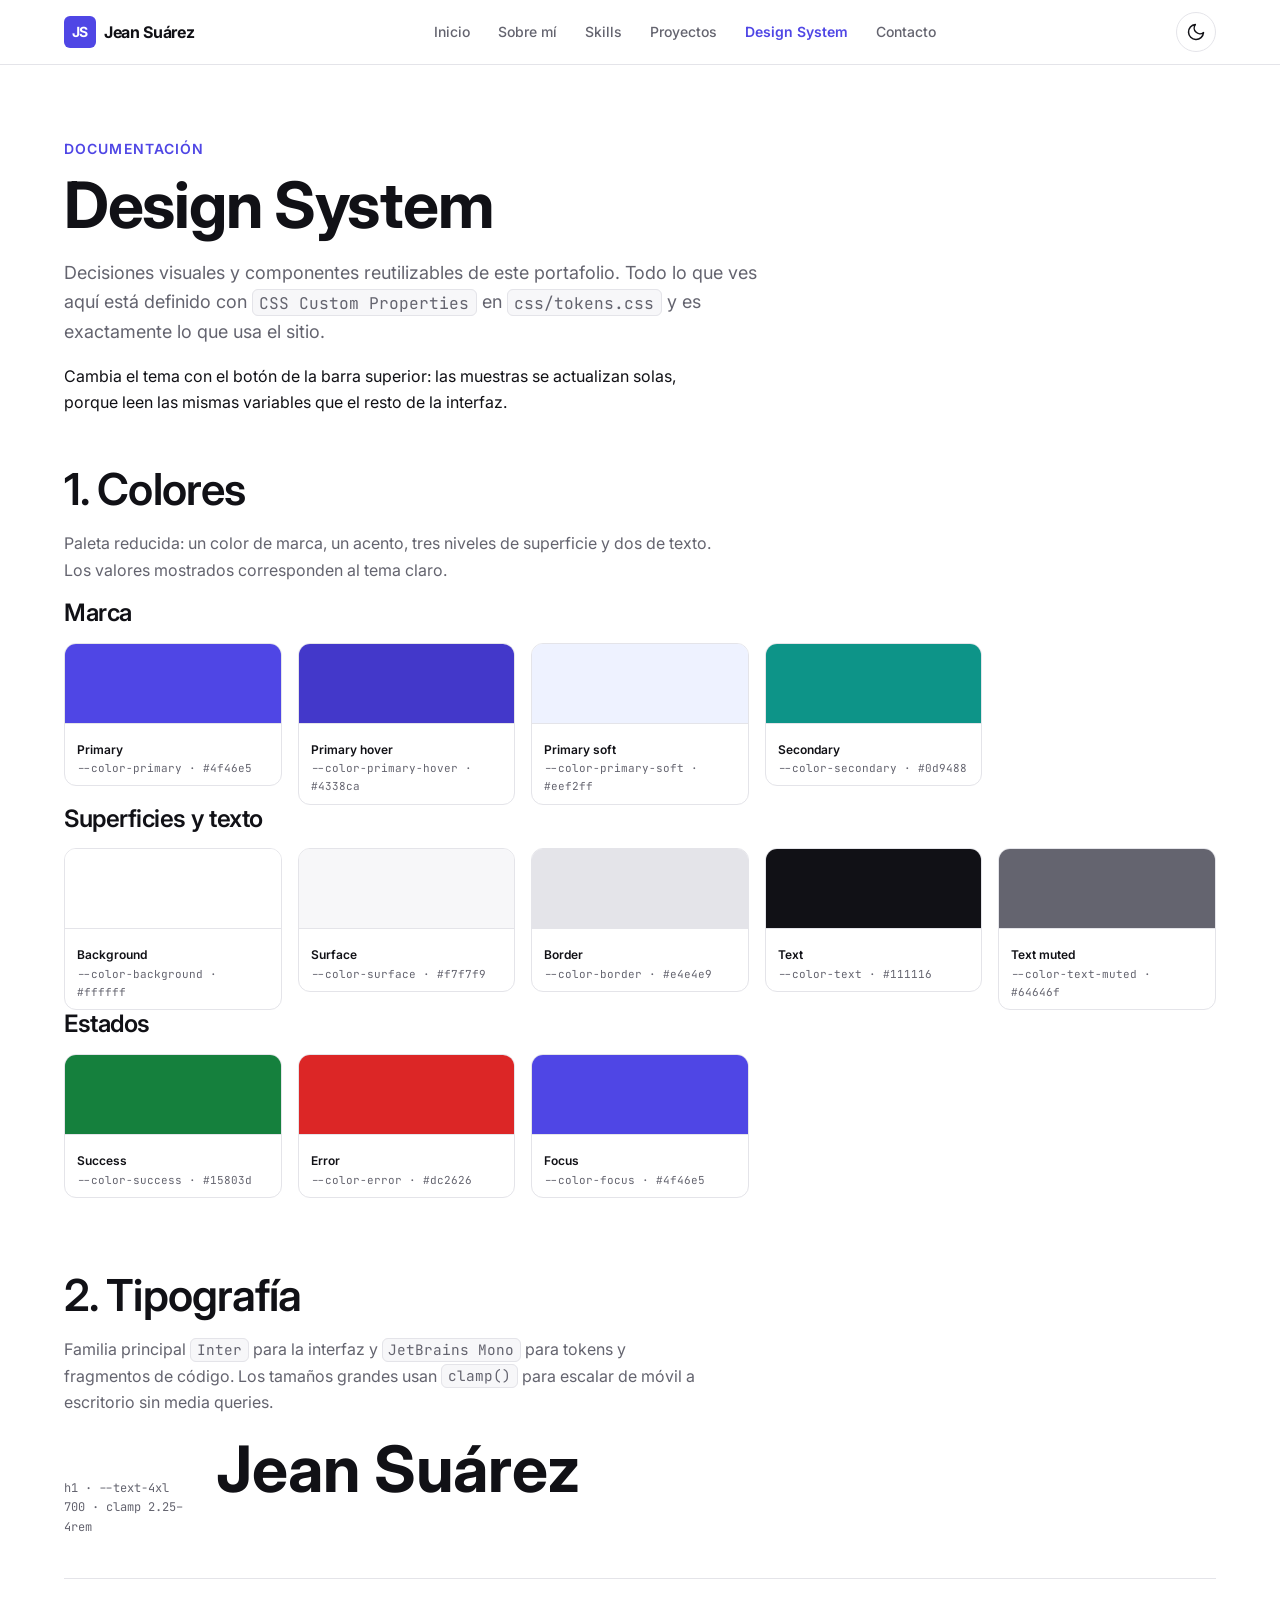
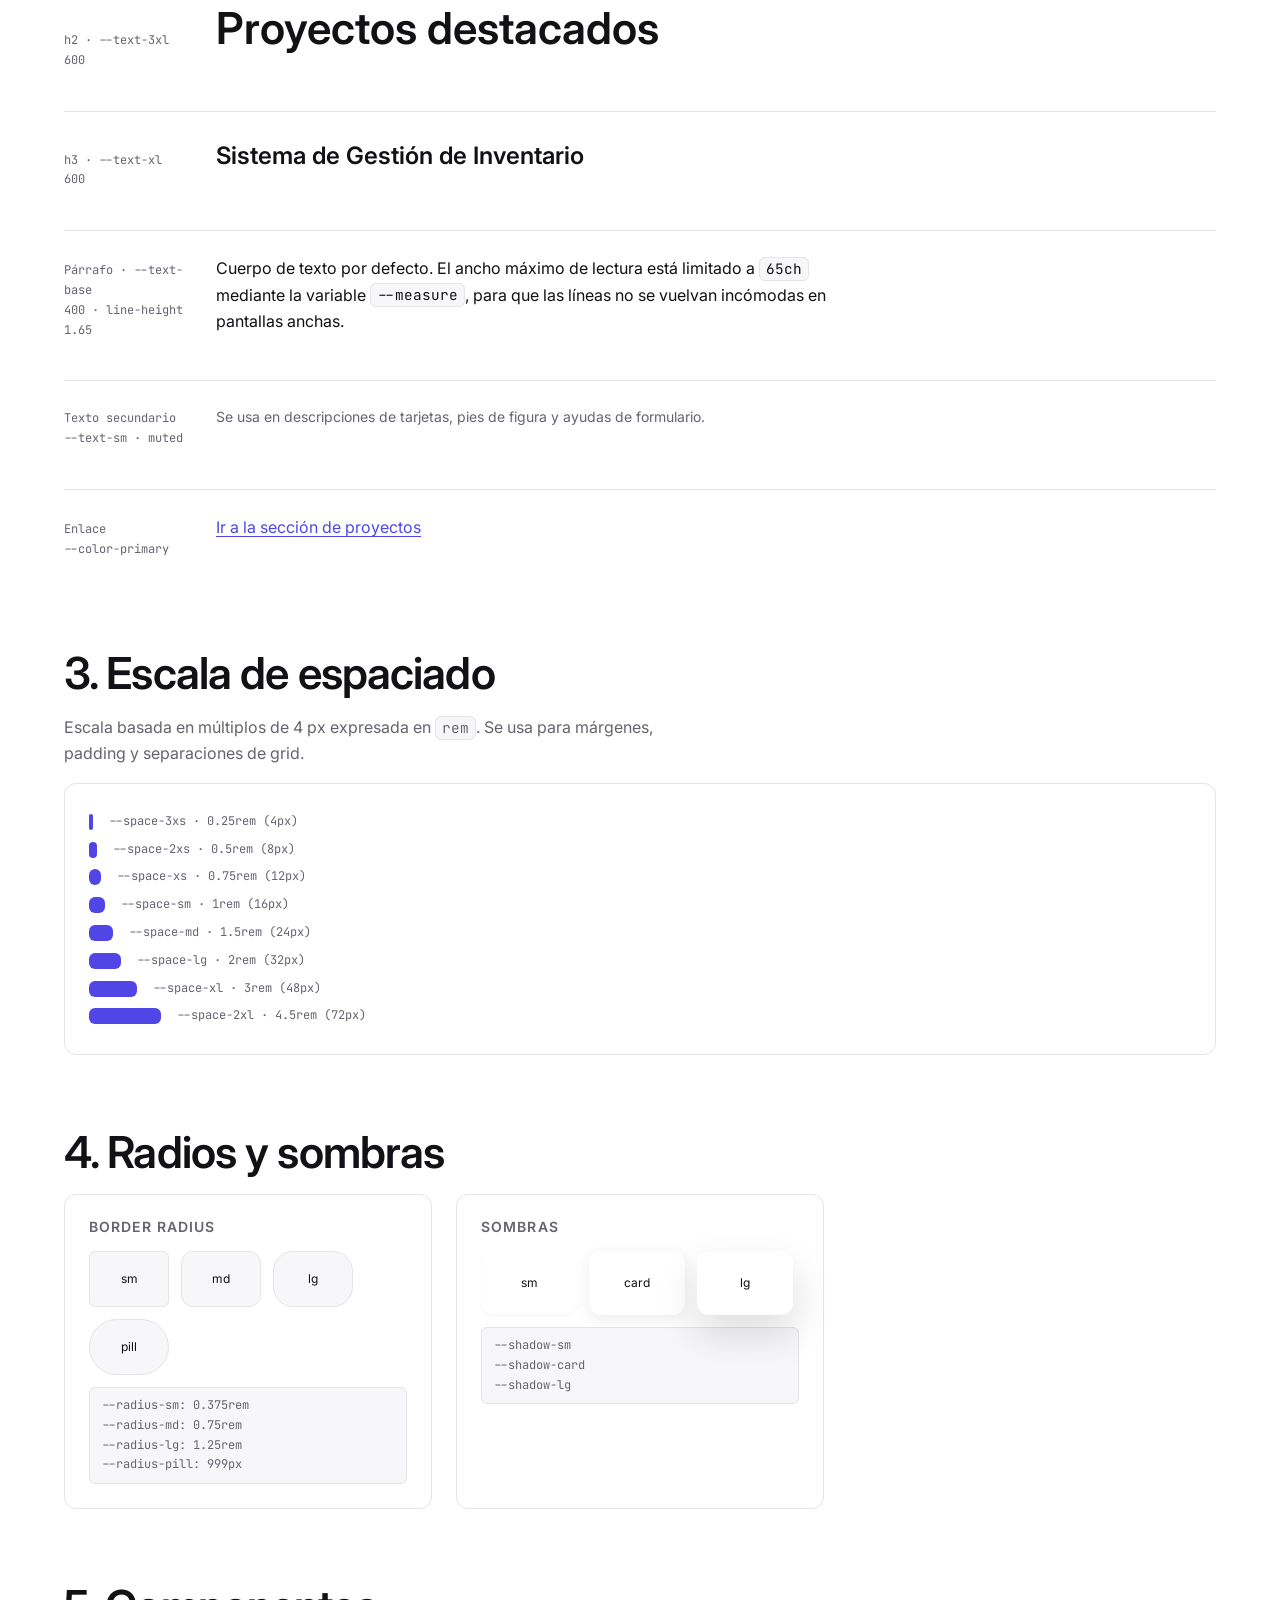
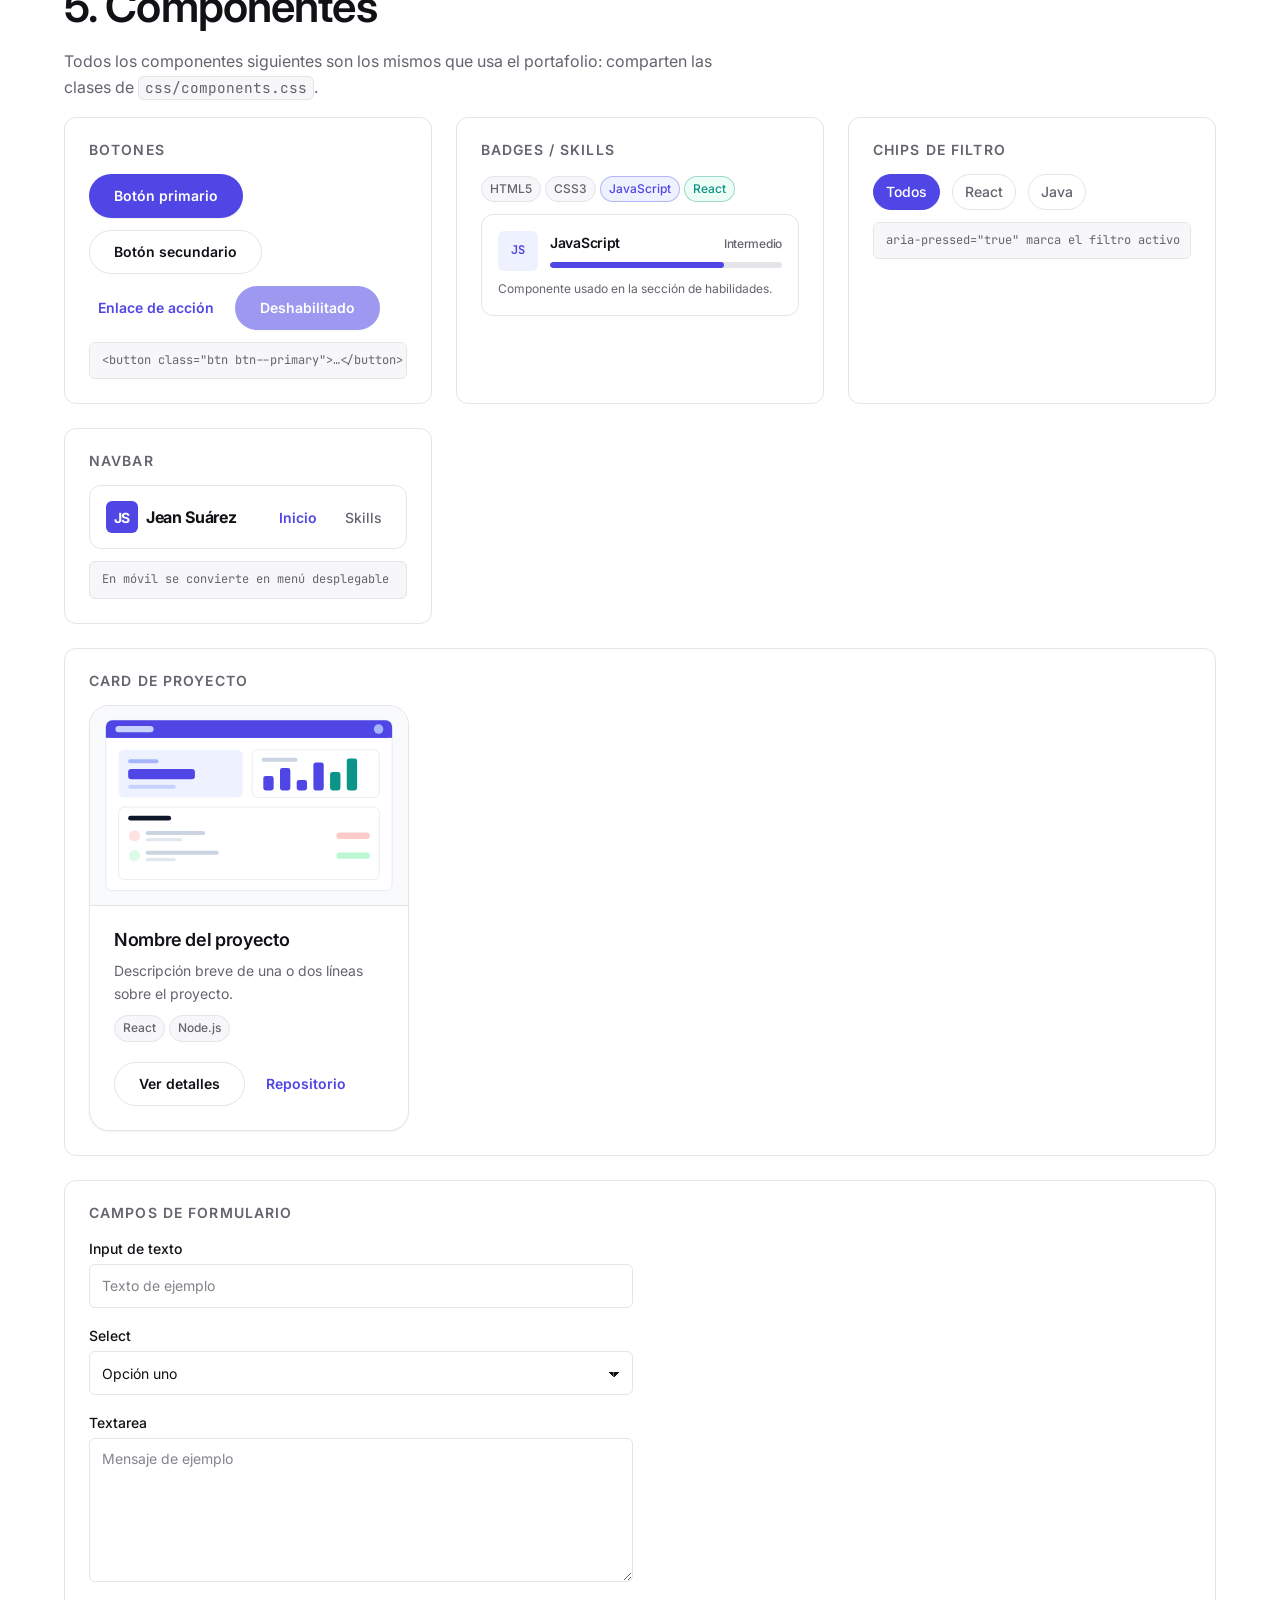
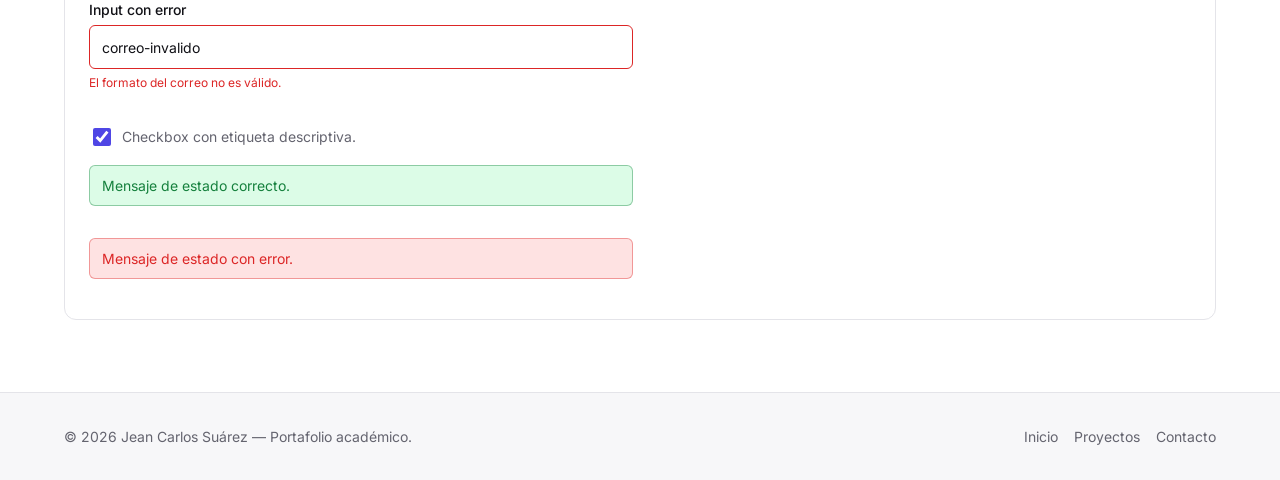
==== design-system.html @ 5d4ba276 "pagina de design system y documentacion del proyecto" ====
<!DOCTYPE html>
<html lang="es" data-theme="light">
  <head>
    <meta charset="UTF-8" />
    <meta name="viewport" content="width=device-width, initial-scale=1.0" />
    <title>Design System — Portafolio de Jean Carlos Suárez</title>
    <meta
      name="description"
      content="Sistema de diseño del portafolio de Jean Carlos Suárez: paleta de colores, tipografía, escala de espaciado y componentes reutilizables."
    />
    <meta name="author" content="Jean Carlos Suárez" />
    <link rel="icon" type="image/svg+xml" href="assets/img/favicon.svg" />

    <link rel="preconnect" href="https://fonts.googleapis.com" />
    <link rel="preconnect" href="https://fonts.gstatic.com" crossorigin />
    <link
      href="https://fonts.googleapis.com/css2?family=Inter:wght@400;500;600;700&family=JetBrains+Mono:wght@400;600&display=swap"
      rel="stylesheet"
    />

    <link rel="stylesheet" href="css/tokens.css" />
    <link rel="stylesheet" href="css/base.css" />
    <link rel="stylesheet" href="css/components.css" />
    <link rel="stylesheet" href="css/layout.css" />

    <script>
      (function () {
        try {
          var saved = localStorage.getItem("portafolio-tema");
          if (saved === "dark" || saved === "light") {
            document.documentElement.setAttribute("data-theme", saved);
          } else {
            document.documentElement.removeAttribute("data-theme");
          }
        } catch (error) {}
      })();
    </script>
  </head>

  <body>
    <a class="skip-link" href="#contenido">Saltar al contenido principal</a>

    <header class="site-header">
      <div class="container">
        <div class="navbar">
          <a class="navbar__brand" href="index.html">
            <span class="brand-mark" aria-hidden="true">JS</span>
            <span>Jean Suárez</span>
          </a>

          <nav class="navbar__nav" id="nav-principal" aria-label="Navegación principal">
            <ul class="navbar__menu">
              <li><a class="navbar__link" href="index.html#inicio">Inicio</a></li>
              <li><a class="navbar__link" href="index.html#sobre-mi">Sobre mí</a></li>
              <li><a class="navbar__link" href="index.html#skills">Skills</a></li>
              <li><a class="navbar__link" href="index.html#proyectos">Proyectos</a></li>
              <li>
                <a class="navbar__link is-active" href="design-system.html" aria-current="page">Design System</a>
              </li>
              <li><a class="navbar__link" href="index.html#contacto">Contacto</a></li>
            </ul>
          </nav>

          <div class="navbar__actions">
            <button class="btn-icon" type="button" id="theme-toggle" aria-label="Cambiar entre tema claro y oscuro" aria-pressed="false">
              <svg class="icon icon-moon" viewBox="0 0 24 24" fill="none" stroke="currentColor" stroke-width="1.8" stroke-linecap="round" stroke-linejoin="round" aria-hidden="true">
                <path d="M21 12.79A9 9 0 1 1 11.21 3 7 7 0 0 0 21 12.79z" />
              </svg>
              <svg class="icon icon-sun" viewBox="0 0 24 24" fill="none" stroke="currentColor" stroke-width="1.8" stroke-linecap="round" stroke-linejoin="round" aria-hidden="true">
                <circle cx="12" cy="12" r="4" />
                <path d="M12 2v2M12 20v2M4.93 4.93l1.41 1.41M17.66 17.66l1.41 1.41M2 12h2M20 12h2M6.34 17.66l-1.41 1.41M19.07 4.93l-1.41 1.41" />
              </svg>
            </button>

            <button class="btn-icon navbar__toggle" type="button" id="nav-toggle" aria-label="Abrir menú de navegación" aria-expanded="false" aria-controls="nav-principal">
              <svg class="icon" viewBox="0 0 24 24" fill="none" stroke="currentColor" stroke-width="1.8" stroke-linecap="round" aria-hidden="true">
                <path d="M3 6h18M3 12h18M3 18h18" />
              </svg>
            </button>
          </div>
        </div>
      </div>
    </header>

    <main id="contenido">
      <section class="section" aria-labelledby="ds-titulo">
        <div class="container">
          <header class="section__header">
            <span class="section__eyebrow">Documentación</span>
            <h1 id="ds-titulo">Design System</h1>
            <p class="section__lead">
              Decisiones visuales y componentes reutilizables de este portafolio. Todo lo que ves
              aquí está definido con <code>CSS Custom Properties</code> en
              <code>css/tokens.css</code> y es exactamente lo que usa el sitio.
            </p>
            <p>
              Cambia el tema con el botón de la barra superior: las muestras se actualizan solas,
              porque leen las mismas variables que el resto de la interfaz.
            </p>
          </header>

          <article class="ds-section" aria-labelledby="ds-colores">
            <h2 id="ds-colores">1. Colores</h2>
            <p class="text-muted">
              Paleta reducida: un color de marca, un acento, tres niveles de superficie y dos de
              texto. Los valores mostrados corresponden al tema claro.
            </p>

            <h3>Marca</h3>
            <ul class="swatch-grid">
              <li>
                <figure class="swatch">
                  <div class="swatch__color" style="background-color: var(--color-primary)"></div>
                  <figcaption class="swatch__info">
                    <span class="swatch__name">Primary</span>
                    <span class="swatch__token">--color-primary · #4f46e5</span>
                  </figcaption>
                </figure>
              </li>
              <li>
                <figure class="swatch">
                  <div class="swatch__color" style="background-color: var(--color-primary-hover)"></div>
                  <figcaption class="swatch__info">
                    <span class="swatch__name">Primary hover</span>
                    <span class="swatch__token">--color-primary-hover · #4338ca</span>
                  </figcaption>
                </figure>
              </li>
              <li>
                <figure class="swatch">
                  <div class="swatch__color" style="background-color: var(--color-primary-soft)"></div>
                  <figcaption class="swatch__info">
                    <span class="swatch__name">Primary soft</span>
                    <span class="swatch__token">--color-primary-soft · #eef2ff</span>
                  </figcaption>
                </figure>
              </li>
              <li>
                <figure class="swatch">
                  <div class="swatch__color" style="background-color: var(--color-secondary)"></div>
                  <figcaption class="swatch__info">
                    <span class="swatch__name">Secondary</span>
                    <span class="swatch__token">--color-secondary · #0d9488</span>
                  </figcaption>
                </figure>
              </li>
            </ul>

            <h3>Superficies y texto</h3>
            <ul class="swatch-grid">
              <li>
                <figure class="swatch">
                  <div class="swatch__color" style="background-color: var(--color-background)"></div>
                  <figcaption class="swatch__info">
                    <span class="swatch__name">Background</span>
                    <span class="swatch__token">--color-background · #ffffff</span>
                  </figcaption>
                </figure>
              </li>
              <li>
                <figure class="swatch">
                  <div class="swatch__color" style="background-color: var(--color-surface)"></div>
                  <figcaption class="swatch__info">
                    <span class="swatch__name">Surface</span>
                    <span class="swatch__token">--color-surface · #f7f7f9</span>
                  </figcaption>
                </figure>
              </li>
              <li>
                <figure class="swatch">
                  <div class="swatch__color" style="background-color: var(--color-border)"></div>
                  <figcaption class="swatch__info">
                    <span class="swatch__name">Border</span>
                    <span class="swatch__token">--color-border · #e4e4e9</span>
                  </figcaption>
                </figure>
              </li>
              <li>
                <figure class="swatch">
                  <div class="swatch__color" style="background-color: var(--color-text)"></div>
                  <figcaption class="swatch__info">
                    <span class="swatch__name">Text</span>
                    <span class="swatch__token">--color-text · #111116</span>
                  </figcaption>
                </figure>
              </li>
              <li>
                <figure class="swatch">
                  <div class="swatch__color" style="background-color: var(--color-text-muted)"></div>
                  <figcaption class="swatch__info">
                    <span class="swatch__name">Text muted</span>
                    <span class="swatch__token">--color-text-muted · #64646f</span>
                  </figcaption>
                </figure>
              </li>
            </ul>

            <h3>Estados</h3>
            <ul class="swatch-grid">
              <li>
                <figure class="swatch">
                  <div class="swatch__color" style="background-color: var(--color-success)"></div>
                  <figcaption class="swatch__info">
                    <span class="swatch__name">Success</span>
                    <span class="swatch__token">--color-success · #15803d</span>
                  </figcaption>
                </figure>
              </li>
              <li>
                <figure class="swatch">
                  <div class="swatch__color" style="background-color: var(--color-error)"></div>
                  <figcaption class="swatch__info">
                    <span class="swatch__name">Error</span>
                    <span class="swatch__token">--color-error · #dc2626</span>
                  </figcaption>
                </figure>
              </li>
              <li>
                <figure class="swatch">
                  <div class="swatch__color" style="background-color: var(--color-focus)"></div>
                  <figcaption class="swatch__info">
                    <span class="swatch__name">Focus</span>
                    <span class="swatch__token">--color-focus · #4f46e5</span>
                  </figcaption>
                </figure>
              </li>
            </ul>
          </article>

          <article class="ds-section" aria-labelledby="ds-tipografia">
            <h2 id="ds-tipografia">2. Tipografía</h2>
            <p class="text-muted">
              Familia principal <code>Inter</code> para la interfaz y
              <code>JetBrains Mono</code> para tokens y fragmentos de código. Los tamaños grandes
              usan <code>clamp()</code> para escalar de móvil a escritorio sin media queries.
            </p>

            <div class="type-scale">
              <div class="type-row">
                <p class="type-row__meta">h1 · --text-4xl<br />700 · clamp 2.25–4rem</p>
                <p><span style="font-size: var(--text-4xl); font-weight: var(--weight-bold); line-height: var(--leading-tight)">Jean Suárez</span></p>
              </div>
              <div class="type-row">
                <p class="type-row__meta">h2 · --text-3xl<br />600</p>
                <p><span style="font-size: var(--text-3xl); font-weight: var(--weight-semibold); line-height: var(--leading-tight)">Proyectos destacados</span></p>
              </div>
              <div class="type-row">
                <p class="type-row__meta">h3 · --text-xl<br />600</p>
                <p><span style="font-size: var(--text-xl); font-weight: var(--weight-semibold)">Sistema de Gestión de Inventario</span></p>
              </div>
              <div class="type-row">
                <p class="type-row__meta">Párrafo · --text-base<br />400 · line-height 1.65</p>
                <p>
                  Cuerpo de texto por defecto. El ancho máximo de lectura está limitado a
                  <code>65ch</code> mediante la variable <code>--measure</code>, para que las
                  líneas no se vuelvan incómodas en pantallas anchas.
                </p>
              </div>
              <div class="type-row">
                <p class="type-row__meta">Texto secundario<br />--text-sm · muted</p>
                <p class="text-muted" style="font-size: var(--text-sm)">
                  Se usa en descripciones de tarjetas, pies de figura y ayudas de formulario.
                </p>
              </div>
              <div class="type-row">
                <p class="type-row__meta">Enlace<br />--color-primary</p>
                <p><a href="index.html#proyectos">Ir a la sección de proyectos</a></p>
              </div>
            </div>
          </article>

          <article class="ds-section" aria-labelledby="ds-espaciado">
            <h2 id="ds-espaciado">3. Escala de espaciado</h2>
            <p class="text-muted">
              Escala basada en múltiplos de 4&nbsp;px expresada en <code>rem</code>. Se usa para
              márgenes, padding y separaciones de grid.
            </p>

            <div class="ds-block">
              <div class="spacing-row">
                <span class="spacing-row__bar" style="width: var(--space-3xs)"></span>
                <span class="spacing-row__label">--space-3xs · 0.25rem (4px)</span>
              </div>
              <div class="spacing-row">
                <span class="spacing-row__bar" style="width: var(--space-2xs)"></span>
                <span class="spacing-row__label">--space-2xs · 0.5rem (8px)</span>
              </div>
              <div class="spacing-row">
                <span class="spacing-row__bar" style="width: var(--space-xs)"></span>
                <span class="spacing-row__label">--space-xs · 0.75rem (12px)</span>
              </div>
              <div class="spacing-row">
                <span class="spacing-row__bar" style="width: var(--space-sm)"></span>
                <span class="spacing-row__label">--space-sm · 1rem (16px)</span>
              </div>
              <div class="spacing-row">
                <span class="spacing-row__bar" style="width: var(--space-md)"></span>
                <span class="spacing-row__label">--space-md · 1.5rem (24px)</span>
              </div>
              <div class="spacing-row">
                <span class="spacing-row__bar" style="width: var(--space-lg)"></span>
                <span class="spacing-row__label">--space-lg · 2rem (32px)</span>
              </div>
              <div class="spacing-row">
                <span class="spacing-row__bar" style="width: var(--space-xl)"></span>
                <span class="spacing-row__label">--space-xl · 3rem (48px)</span>
              </div>
              <div class="spacing-row">
                <span class="spacing-row__bar" style="width: var(--space-2xl)"></span>
                <span class="spacing-row__label">--space-2xl · 4.5rem (72px)</span>
              </div>
            </div>
          </article>

          <article class="ds-section" aria-labelledby="ds-formas">
            <h2 id="ds-formas">4. Radios y sombras</h2>
            <div class="ds-grid">
              <div class="ds-block">
                <h3 class="ds-block__title">Border radius</h3>
                <div class="ds-preview">
                  <span style="display: grid; place-items: center; width: 5rem; height: 3.5rem; background-color: var(--color-surface); border: var(--border-base); border-radius: var(--radius-sm); font-size: var(--text-xs)">sm</span>
                  <span style="display: grid; place-items: center; width: 5rem; height: 3.5rem; background-color: var(--color-surface); border: var(--border-base); border-radius: var(--radius-md); font-size: var(--text-xs)">md</span>
                  <span style="display: grid; place-items: center; width: 5rem; height: 3.5rem; background-color: var(--color-surface); border: var(--border-base); border-radius: var(--radius-lg); font-size: var(--text-xs)">lg</span>
                  <span style="display: grid; place-items: center; width: 5rem; height: 3.5rem; background-color: var(--color-surface); border: var(--border-base); border-radius: var(--radius-pill); font-size: var(--text-xs)">pill</span>
                </div>
                <code class="ds-code">--radius-sm: 0.375rem
--radius-md: 0.75rem
--radius-lg: 1.25rem
--radius-pill: 999px</code>
              </div>

              <div class="ds-block">
                <h3 class="ds-block__title">Sombras</h3>
                <div class="ds-preview">
                  <span style="display: grid; place-items: center; width: 6rem; height: 4rem; background-color: var(--color-background); border-radius: var(--radius-md); box-shadow: var(--shadow-sm); font-size: var(--text-xs)">sm</span>
                  <span style="display: grid; place-items: center; width: 6rem; height: 4rem; background-color: var(--color-background); border-radius: var(--radius-md); box-shadow: var(--shadow-card); font-size: var(--text-xs)">card</span>
                  <span style="display: grid; place-items: center; width: 6rem; height: 4rem; background-color: var(--color-background); border-radius: var(--radius-md); box-shadow: var(--shadow-lg); font-size: var(--text-xs)">lg</span>
                </div>
                <code class="ds-code">--shadow-sm
--shadow-card
--shadow-lg</code>
              </div>
            </div>
          </article>

          <article class="ds-section" aria-labelledby="ds-componentes">
            <h2 id="ds-componentes">5. Componentes</h2>
            <p class="text-muted">
              Todos los componentes siguientes son los mismos que usa el portafolio: comparten las
              clases de <code>css/components.css</code>.
            </p>

            <div class="ds-grid">

              <section class="ds-block" aria-labelledby="ds-botones">
                <h3 class="ds-block__title" id="ds-botones">Botones</h3>
                <div class="ds-preview">
                  <button class="btn btn--primary" type="button">Botón primario</button>
                  <button class="btn btn--secondary" type="button">Botón secundario</button>
                  <button class="btn btn--ghost" type="button">Enlace de acción</button>
                  <button class="btn btn--primary" type="button" disabled>Deshabilitado</button>
                </div>
                <code class="ds-code">&lt;button class="btn btn--primary"&gt;…&lt;/button&gt;</code>
              </section>

              <section class="ds-block" aria-labelledby="ds-badges">
                <h3 class="ds-block__title" id="ds-badges">Badges / Skills</h3>
                <ul class="badge-list" style="margin-bottom: var(--space-xs)">
                  <li><span class="badge">HTML5</span></li>
                  <li><span class="badge">CSS3</span></li>
                  <li><span class="badge badge--primary">JavaScript</span></li>
                  <li><span class="badge badge--secondary">React</span></li>
                </ul>
                <article class="skill">
                  <span class="skill__icon" aria-hidden="true">JS</span>
                  <h4 class="skill__name">JavaScript <span class="skill__level">Intermedio</span></h4>
                  <div class="skill__meter" role="img" aria-label="Nivel de dominio: intermedio, 75 por ciento">
                    <span style="width: 75%"></span>
                  </div>
                  <p class="skill__desc">Componente usado en la sección de habilidades.</p>
                </article>
              </section>

              <section class="ds-block" aria-labelledby="ds-chips">
                <h3 class="ds-block__title" id="ds-chips">Chips de filtro</h3>
                <div class="ds-preview">
                  <button class="filter-chip" type="button" aria-pressed="true">Todos</button>
                  <button class="filter-chip" type="button" aria-pressed="false">React</button>
                  <button class="filter-chip" type="button" aria-pressed="false">Java</button>
                </div>
                <code class="ds-code">aria-pressed="true" marca el filtro activo</code>
              </section>

              <section class="ds-block" aria-labelledby="ds-navbar">
                <h3 class="ds-block__title" id="ds-navbar">Navbar</h3>
                <div class="navbar" style="border: var(--border-base); border-radius: var(--radius-md); padding-inline: var(--space-sm)">
                  <span class="navbar__brand">
                    <span class="brand-mark" aria-hidden="true">JS</span>
                    <span>Jean Suárez</span>
                  </span>
                  <ul class="navbar__menu">
                    <li><span class="navbar__link is-active">Inicio</span></li>
                    <li><span class="navbar__link">Skills</span></li>
                  </ul>
                </div>
                <code class="ds-code">En móvil se convierte en menú desplegable</code>
              </section>
            </div>

            <section aria-labelledby="ds-card" style="margin-top: var(--space-md)">
              <div class="ds-block">
                <h3 class="ds-block__title" id="ds-card">Card de proyecto</h3>
                <div style="max-width: 20rem">
                  <article class="card">
                    <figure class="card__media">
                      <img src="assets/img/proyecto-finanzas.svg" alt="Ejemplo de captura dentro de una card de proyecto" width="800" height="500" loading="lazy" />
                    </figure>
                    <div class="card__body">
                      <h4 class="card__title">Nombre del proyecto</h4>
                      <p class="card__text">Descripción breve de una o dos líneas sobre el proyecto.</p>
                      <ul class="badge-list">
                        <li><span class="badge">React</span></li>
                        <li><span class="badge">Node.js</span></li>
                      </ul>
                      <footer class="card__footer">
                        <button class="btn btn--secondary" type="button">Ver detalles</button>
                        <a class="btn btn--ghost" href="index.html#proyectos">Repositorio</a>
                      </footer>
                    </div>
                  </article>
                </div>
              </div>
            </section>

            <section aria-labelledby="ds-form" style="margin-top: var(--space-md)">
              <div class="ds-block">
                <h3 class="ds-block__title" id="ds-form">Campos de formulario</h3>
                <form class="form" style="max-width: 34rem">
                  <div class="field">
                    <label class="field__label" for="ds-input">Input de texto</label>
                    <input class="input" type="text" id="ds-input" placeholder="Texto de ejemplo" />
                  </div>

                  <div class="field">
                    <label class="field__label" for="ds-select">Select</label>
                    <select class="select" id="ds-select">
                      <option>Opción uno</option>
                      <option>Opción dos</option>
                    </select>
                  </div>

                  <div class="field">
                    <label class="field__label" for="ds-textarea">Textarea</label>
                    <textarea class="textarea" id="ds-textarea" placeholder="Mensaje de ejemplo"></textarea>
                  </div>

                  <div class="field has-error">
                    <label class="field__label" for="ds-error">Input con error</label>
                    <input class="input" type="email" id="ds-error" value="correo-invalido" aria-invalid="true" aria-describedby="ds-error-msg" />
                    <p class="field__error" id="ds-error-msg">El formato del correo no es válido.</p>
                  </div>

                  <div class="field">
                    <label class="checkbox" for="ds-check">
                      <input type="checkbox" id="ds-check" checked />
                      <span>Checkbox con etiqueta descriptiva.</span>
                    </label>
                  </div>

                  <p class="form__status is-success">Mensaje de estado correcto.</p>
                  <p class="form__status is-error">Mensaje de estado con error.</p>
                </form>
              </div>
            </section>
          </article>
        </div>
      </section>
    </main>

    <footer class="site-footer">
      <div class="container site-footer__inner">
        <p style="margin: 0">© <span id="anio-actual">2026</span> Jean Carlos Suárez — Portafolio académico.</p>
        <ul class="site-footer__links">
          <li><a href="index.html#inicio">Inicio</a></li>
          <li><a href="index.html#proyectos">Proyectos</a></li>
          <li><a href="index.html#contacto">Contacto</a></li>
        </ul>
      </div>
    </footer>

    <button class="btn-icon back-to-top" type="button" id="back-to-top" aria-label="Volver al inicio de la página">
      <svg class="icon" viewBox="0 0 24 24" fill="none" stroke="currentColor" stroke-width="1.8" stroke-linecap="round" stroke-linejoin="round" aria-hidden="true">
        <path d="M12 19V5M5 12l7-7 7 7" />
      </svg>
    </button>

    <script src="js/main.js" defer></script>
  </body>
</html>
---- css/tokens.css ----
:root {
  --color-primary: #4f46e5;
  --color-primary-hover: #4338ca;
  --color-primary-soft: #eef2ff;
  --color-secondary: #0d9488;
  --color-secondary-soft: #ecfdf5;

  --color-background: #ffffff;
  --color-surface: #f7f7f9;
  --color-surface-alt: #ffffff;
  --color-border: #e4e4e9;
  --color-overlay: rgb(15 15 20 / 0.55);

  --color-text: #111116;
  --color-text-muted: #64646f;
  --color-text-inverse: #ffffff;

  --color-success: #15803d;
  --color-success-soft: #dcfce7;
  --color-error: #dc2626;
  --color-error-soft: #fee2e2;
  --color-focus: #4f46e5;

  --font-primary: "Inter", -apple-system, BlinkMacSystemFont, "Segoe UI", Roboto, Helvetica, Arial, sans-serif;
  --font-mono: "JetBrains Mono", "Cascadia Code", Consolas, "Courier New", monospace;

  --text-xs: 0.75rem;
  --text-sm: 0.875rem;
  --text-base: 1rem;
  --text-lg: 1.125rem;
  --text-xl: clamp(1.25rem, 1.15rem + 0.5vw, 1.5rem);
  --text-2xl: clamp(1.5rem, 1.3rem + 1vw, 2rem);
  --text-3xl: clamp(1.875rem, 1.5rem + 1.8vw, 2.75rem);
  --text-4xl: clamp(2.25rem, 1.6rem + 3vw, 4rem);

  --weight-regular: 400;
  --weight-medium: 500;
  --weight-semibold: 600;
  --weight-bold: 700;

  --leading-tight: 1.15;
  --leading-snug: 1.35;
  --leading-normal: 1.65;

  --tracking-tight: -0.02em;
  --tracking-wide: 0.08em;

  --space-3xs: 0.25rem;
  --space-2xs: 0.5rem;
  --space-xs: 0.75rem;
  --space-sm: 1rem;
  --space-md: 1.5rem;
  --space-lg: 2rem;
  --space-xl: 3rem;
  --space-2xl: 4.5rem;
  --space-3xl: 7rem;

  --border-width: 1px;
  --border-base: var(--border-width) solid var(--color-border);
  --radius-sm: 0.375rem;
  --radius-md: 0.75rem;
  --radius-lg: 1.25rem;
  --radius-pill: 999px;

  --shadow-sm: 0 1px 2px rgb(15 15 20 / 0.06);
  --shadow-card: 0 4px 16px rgb(15 15 20 / 0.08);
  --shadow-lg: 0 18px 40px rgb(15 15 20 / 0.14);
  --shadow-focus: 0 0 0 3px rgb(79 70 229 / 0.35);

  --container-max: 72rem;
  --container-narrow: 46rem;
  --measure: 65ch;
  --header-height: 4rem;
  --icon-size: 1.25rem;

  --transition-fast: 120ms ease;
  --transition-base: 220ms ease;
  --transition-slow: 420ms cubic-bezier(0.22, 1, 0.36, 1);

  --z-header: 100;
  --z-overlay: 200;
  --z-modal: 300;
}

@media (prefers-color-scheme: dark) {
  :root:not([data-theme="light"]) {
    --color-primary: #818cf8;
    --color-primary-hover: #a5b4fc;
    --color-primary-soft: #1e1b4b;
    --color-secondary: #2dd4bf;
    --color-secondary-soft: #042f2e;

    --color-background: #0b0b0f;
    --color-surface: #131318;
    --color-surface-alt: #17171d;
    --color-border: #2a2a33;
    --color-overlay: rgb(0 0 0 / 0.7);

    --color-text: #f3f3f6;
    --color-text-muted: #a0a0ad;
    --color-text-inverse: #0b0b0f;

    --color-success: #4ade80;
    --color-success-soft: #052e16;
    --color-error: #f87171;
    --color-error-soft: #450a0a;
    --color-focus: #a5b4fc;

    --shadow-sm: 0 1px 2px rgb(0 0 0 / 0.5);
    --shadow-card: 0 4px 16px rgb(0 0 0 / 0.45);
    --shadow-lg: 0 18px 40px rgb(0 0 0 / 0.6);
    --shadow-focus: 0 0 0 3px rgb(129 140 248 / 0.45);
  }
}

:root[data-theme="dark"] {
  --color-primary: #818cf8;
  --color-primary-hover: #a5b4fc;
  --color-primary-soft: #1e1b4b;
  --color-secondary: #2dd4bf;
  --color-secondary-soft: #042f2e;

  --color-background: #0b0b0f;
  --color-surface: #131318;
  --color-surface-alt: #17171d;
  --color-border: #2a2a33;
  --color-overlay: rgb(0 0 0 / 0.7);

  --color-text: #f3f3f6;
  --color-text-muted: #a0a0ad;
  --color-text-inverse: #0b0b0f;

  --color-success: #4ade80;
  --color-success-soft: #052e16;
  --color-error: #f87171;
  --color-error-soft: #450a0a;
  --color-focus: #a5b4fc;

  --shadow-sm: 0 1px 2px rgb(0 0 0 / 0.5);
  --shadow-card: 0 4px 16px rgb(0 0 0 / 0.45);
  --shadow-lg: 0 18px 40px rgb(0 0 0 / 0.6);
  --shadow-focus: 0 0 0 3px rgb(129 140 248 / 0.45);
}
---- css/base.css ----
*,
*::before,
*::after {
  box-sizing: border-box;
}

html {
  scroll-behavior: smooth;
  scroll-padding-top: calc(var(--header-height) + var(--space-sm));
  -webkit-text-size-adjust: 100%;
}

body {
  margin: 0;
  background-color: var(--color-background);
  color: var(--color-text);
  font-family: var(--font-primary);
  font-size: var(--text-base);
  line-height: var(--leading-normal);
  font-weight: var(--weight-regular);
  -webkit-font-smoothing: antialiased;
  overflow-x: hidden;
  transition: background-color var(--transition-base), color var(--transition-base);
}

h1,
h2,
h3,
h4,
h5,
h6 {
  margin: 0 0 var(--space-sm);
  font-weight: var(--weight-semibold);
  line-height: var(--leading-tight);
  letter-spacing: var(--tracking-tight);
  text-wrap: balance;
}

h1 { font-size: var(--text-4xl); font-weight: var(--weight-bold); }
h2 { font-size: var(--text-3xl); }
h3 { font-size: var(--text-xl); }
h4 { font-size: var(--text-lg); }
h5 { font-size: var(--text-base); }
h6 {
  font-size: var(--text-sm);
  text-transform: uppercase;
  letter-spacing: var(--tracking-wide);
  color: var(--color-text-muted);
}

p {
  margin: 0 0 var(--space-sm);
  max-width: var(--measure);
}

small,
.text-muted {
  color: var(--color-text-muted);
}

small {
  font-size: var(--text-sm);
}

strong {
  font-weight: var(--weight-semibold);
}

code {
  font-family: var(--font-mono);
  font-size: 0.9em;
  background-color: var(--color-surface);
  border: var(--border-base);
  border-radius: var(--radius-sm);
  padding: 0.1em 0.4em;
}

a {
  color: var(--color-primary);
  text-decoration-thickness: 1px;
  text-underline-offset: 0.2em;
  transition: color var(--transition-fast);
}

a:hover {
  color: var(--color-primary-hover);
}

ul,
ol {
  margin: 0 0 var(--space-sm);
  padding-left: var(--space-md);
}

li {
  margin-bottom: var(--space-3xs);
}

img,
svg,
video {
  max-width: 100%;
  height: auto;
  display: block;
}

figure {
  margin: 0;
}

figcaption {
  font-size: var(--text-sm);
  color: var(--color-text-muted);
  margin-top: var(--space-2xs);
}

hr {
  border: 0;
  border-top: var(--border-base);
  margin: var(--space-xl) 0;
}

:focus-visible {
  outline: 2px solid var(--color-focus);
  outline-offset: 2px;
  border-radius: var(--radius-sm);
}

.skip-link {
  position: absolute;
  left: var(--space-sm);
  top: -100%;
  z-index: calc(var(--z-header) + 1);
  background-color: var(--color-primary);
  color: var(--color-text-inverse);
  padding: var(--space-2xs) var(--space-sm);
  border-radius: var(--radius-sm);
  text-decoration: none;
  transition: top var(--transition-fast);
}

.skip-link:focus {
  top: var(--space-sm);
  color: var(--color-text-inverse);
}

.visually-hidden {
  position: absolute;
  width: 1px;
  height: 1px;
  margin: -1px;
  padding: 0;
  overflow: hidden;
  clip: rect(0 0 0 0);
  white-space: nowrap;
  border: 0;
}

.container {
  width: min(100% - (var(--space-md) * 2), var(--container-max));
  margin-inline: auto;
}

.container--narrow {
  width: min(100% - (var(--space-md) * 2), var(--container-narrow));
}

.section {
  padding-block: var(--space-2xl);
}

.section--alt {
  background-color: var(--color-surface);
  border-block: var(--border-base);
}

.section__header {
  margin-bottom: var(--space-xl);
}

.section__eyebrow {
  display: block;
  font-size: var(--text-sm);
  font-weight: var(--weight-semibold);
  text-transform: uppercase;
  letter-spacing: var(--tracking-wide);
  color: var(--color-primary);
  margin-bottom: var(--space-2xs);
}

.section__lead {
  font-size: var(--text-lg);
  color: var(--color-text-muted);
}

.reveal {
  opacity: 0;
  transform: translateY(1.25rem);
  transition: opacity var(--transition-slow), transform var(--transition-slow);
}

.reveal.is-visible {
  opacity: 1;
  transform: none;
}

@media (prefers-reduced-motion: reduce) {
  html {
    scroll-behavior: auto;
  }

  *,
  *::before,
  *::after {
    animation-duration: 0.01ms !important;
    animation-iteration-count: 1 !important;
    transition-duration: 0.01ms !important;
  }

  .reveal {
    opacity: 1;
    transform: none;
  }
}
---- css/components.css ----
.btn {
  display: inline-flex;
  align-items: center;
  justify-content: center;
  gap: var(--space-2xs);
  padding: var(--space-2xs) var(--space-md);
  min-height: 2.75rem;
  border: var(--border-width) solid transparent;
  border-radius: var(--radius-pill);
  font-family: inherit;
  font-size: var(--text-sm);
  font-weight: var(--weight-semibold);
  line-height: 1;
  text-decoration: none;
  cursor: pointer;
  background: none;
  transition: background-color var(--transition-fast), color var(--transition-fast),
    border-color var(--transition-fast), transform var(--transition-fast),
    box-shadow var(--transition-fast);
}

.btn:hover {
  transform: translateY(-1px);
}

.btn:active {
  transform: translateY(0);
}

.btn--primary {
  background-color: var(--color-primary);
  color: var(--color-text-inverse);
  box-shadow: var(--shadow-sm);
}

.btn--primary:hover {
  background-color: var(--color-primary-hover);
  color: var(--color-text-inverse);
}

.btn--secondary {
  background-color: transparent;
  color: var(--color-text);
  border-color: var(--color-border);
}

.btn--secondary:hover {
  border-color: var(--color-primary);
  color: var(--color-primary);
  background-color: var(--color-primary-soft);
}

.btn--ghost {
  padding-inline: var(--space-2xs);
  color: var(--color-primary);
}

.btn--ghost:hover {
  color: var(--color-primary-hover);
  text-decoration: underline;
}

.btn--block {
  width: 100%;
}

.btn[disabled] {
  opacity: 0.55;
  cursor: not-allowed;
  transform: none;
}

.btn .icon {
  width: var(--icon-size);
  height: var(--icon-size);
  flex-shrink: 0;
}

.btn-icon {
  display: inline-flex;
  align-items: center;
  justify-content: center;
  width: 2.5rem;
  height: 2.5rem;
  padding: 0;
  border: var(--border-base);
  border-radius: var(--radius-pill);
  background-color: var(--color-background);
  color: var(--color-text);
  cursor: pointer;
  transition: background-color var(--transition-fast), border-color var(--transition-fast);
}

.btn-icon:hover {
  background-color: var(--color-surface);
  border-color: var(--color-primary);
  color: var(--color-primary);
}

.btn-icon .icon {
  width: var(--icon-size);
  height: var(--icon-size);
}

.site-header {
  position: sticky;
  top: 0;
  z-index: var(--z-header);
  background-color: color-mix(in srgb, var(--color-background) 88%, transparent);
  backdrop-filter: blur(10px);
  border-bottom: var(--border-base);
}

.navbar {
  display: flex;
  align-items: center;
  justify-content: space-between;
  gap: var(--space-sm);
  min-height: var(--header-height);
}

.navbar__brand {
  display: inline-flex;
  align-items: center;
  gap: var(--space-2xs);
  font-weight: var(--weight-bold);
  letter-spacing: var(--tracking-tight);
  color: var(--color-text);
  text-decoration: none;
}

.navbar__brand .brand-mark {
  display: inline-grid;
  place-items: center;
  width: 2rem;
  height: 2rem;
  border-radius: var(--radius-sm);
  background-color: var(--color-primary);
  color: var(--color-text-inverse);
  font-size: var(--text-sm);
}

.navbar__menu {
  display: flex;
  align-items: center;
  gap: var(--space-xs);
  list-style: none;
  margin: 0;
  padding: 0;
}

.navbar__menu li {
  margin: 0;
}

.navbar__link {
  display: block;
  padding: var(--space-3xs) var(--space-2xs);
  border-radius: var(--radius-sm);
  font-size: var(--text-sm);
  font-weight: var(--weight-medium);
  color: var(--color-text-muted);
  text-decoration: none;
}

.navbar__link:hover {
  color: var(--color-text);
  background-color: var(--color-surface);
}

.navbar__link.is-active {
  color: var(--color-primary);
  font-weight: var(--weight-semibold);
}

.navbar__actions {
  display: flex;
  align-items: center;
  gap: var(--space-2xs);
}

.navbar__toggle {
  display: none;
}

.icon-sun { display: none; }
.icon-moon { display: block; }

:root[data-theme="dark"] .icon-sun { display: block; }
:root[data-theme="dark"] .icon-moon { display: none; }

@media (prefers-color-scheme: dark) {
  :root:not([data-theme="light"]) .icon-sun { display: block; }
  :root:not([data-theme="light"]) .icon-moon { display: none; }
}

.card {
  display: flex;
  flex-direction: column;
  background-color: var(--color-surface-alt);
  border: var(--border-base);
  border-radius: var(--radius-lg);
  box-shadow: var(--shadow-sm);
  overflow: hidden;
  transition: transform var(--transition-base), box-shadow var(--transition-base),
    border-color var(--transition-base);
}

.card:hover {
  transform: translateY(-4px);
  box-shadow: var(--shadow-card);
  border-color: color-mix(in srgb, var(--color-primary) 40%, var(--color-border));
}

.card__media {
  aspect-ratio: 16 / 10;
  background-color: var(--color-surface);
  border-bottom: var(--border-base);
}

.card__media img {
  width: 100%;
  height: 100%;
  object-fit: cover;
}

.card__body {
  display: flex;
  flex-direction: column;
  gap: var(--space-2xs);
  padding: var(--space-md);
  flex-grow: 1;
}

.card__title {
  margin: 0;
  font-size: var(--text-lg);
}

.card__text {
  margin: 0;
  font-size: var(--text-sm);
  color: var(--color-text-muted);
}

.card__footer {
  display: flex;
  flex-wrap: wrap;
  align-items: center;
  gap: var(--space-xs);
  margin-top: auto;
  padding-top: var(--space-xs);
}

.badge {
  display: inline-flex;
  align-items: center;
  gap: var(--space-3xs);
  padding: var(--space-3xs) var(--space-2xs);
  border: var(--border-base);
  border-radius: var(--radius-pill);
  background-color: var(--color-surface);
  color: var(--color-text-muted);
  font-size: var(--text-xs);
  font-weight: var(--weight-medium);
  line-height: 1.4;
  white-space: nowrap;
}

.badge--primary {
  background-color: var(--color-primary-soft);
  border-color: color-mix(in srgb, var(--color-primary) 35%, transparent);
  color: var(--color-primary);
}

.badge--secondary {
  background-color: var(--color-secondary-soft);
  border-color: color-mix(in srgb, var(--color-secondary) 35%, transparent);
  color: var(--color-secondary);
}

.badge-list {
  display: flex;
  flex-wrap: wrap;
  gap: var(--space-3xs);
  list-style: none;
  margin: 0;
  padding: 0;
}

.badge-list li {
  margin: 0;
}

.skill {
  display: grid;
  grid-template-columns: auto 1fr;
  grid-template-areas:
    "icon name"
    "icon meter"
    "desc desc";
  align-items: center;
  gap: var(--space-3xs) var(--space-xs);
  padding: var(--space-sm);
  background-color: var(--color-surface-alt);
  border: var(--border-base);
  border-radius: var(--radius-md);
  transition: border-color var(--transition-fast), box-shadow var(--transition-fast);
}

.skill:hover {
  border-color: color-mix(in srgb, var(--color-primary) 40%, var(--color-border));
  box-shadow: var(--shadow-sm);
}

.skill__icon {
  grid-area: icon;
  display: grid;
  place-items: center;
  width: 2.5rem;
  height: 2.5rem;
  border-radius: var(--radius-sm);
  background-color: var(--color-primary-soft);
  color: var(--color-primary);
  font-family: var(--font-mono);
  font-size: var(--text-xs);
  font-weight: var(--weight-bold);
}

.skill__name {
  grid-area: name;
  display: flex;
  justify-content: space-between;
  align-items: baseline;
  gap: var(--space-2xs);
  margin: 0;
  font-size: var(--text-sm);
  font-weight: var(--weight-semibold);
}

.skill__level {
  font-size: var(--text-xs);
  font-weight: var(--weight-medium);
  color: var(--color-text-muted);
}

.skill__meter {
  grid-area: meter;
  height: 0.375rem;
  border-radius: var(--radius-pill);
  background-color: var(--color-border);
  overflow: hidden;
}

.skill__meter span {
  display: block;
  height: 100%;
  border-radius: inherit;
  background-color: var(--color-primary);
  transition: width var(--transition-slow);
}

.skill__desc {
  grid-area: desc;
  margin: var(--space-3xs) 0 0;
  font-size: var(--text-xs);
  color: var(--color-text-muted);
}

.form {
  display: grid;
  gap: var(--space-sm);
}

.field {
  display: grid;
  gap: var(--space-3xs);
}

.field__label {
  font-size: var(--text-sm);
  font-weight: var(--weight-medium);
}

.field__hint {
  font-size: var(--text-xs);
  color: var(--color-text-muted);
}

.input,
.textarea,
.select {
  width: 100%;
  padding: var(--space-2xs) var(--space-xs);
  min-height: 2.75rem;
  font-family: inherit;
  font-size: var(--text-sm);
  color: var(--color-text);
  background-color: var(--color-background);
  border: var(--border-base);
  border-radius: var(--radius-sm);
  transition: border-color var(--transition-fast), box-shadow var(--transition-fast);
}

.input::placeholder,
.textarea::placeholder {
  color: var(--color-text-muted);
  opacity: 0.8;
}

.input:focus,
.textarea:focus,
.select:focus {
  outline: none;
  border-color: var(--color-primary);
  box-shadow: var(--shadow-focus);
}

.textarea {
  min-height: 9rem;
  resize: vertical;
  line-height: var(--leading-normal);
}

.select {
  appearance: none;
  background-image: linear-gradient(45deg, transparent 50%, currentColor 50%),
    linear-gradient(135deg, currentColor 50%, transparent 50%);
  background-position: calc(100% - 1.15rem) 55%, calc(100% - 0.8rem) 55%;
  background-size: 0.35rem 0.35rem, 0.35rem 0.35rem;
  background-repeat: no-repeat;
  padding-right: var(--space-lg);
}

.checkbox {
  display: flex;
  align-items: flex-start;
  gap: var(--space-2xs);
  font-size: var(--text-sm);
  color: var(--color-text-muted);
}

.checkbox input {
  width: 1.1rem;
  height: 1.1rem;
  margin-top: 0.2rem;
  accent-color: var(--color-primary);
  flex-shrink: 0;
}

.field__error {
  display: none;
  font-size: var(--text-xs);
  color: var(--color-error);
}

.field.has-error .input,
.field.has-error .textarea,
.field.has-error .select {
  border-color: var(--color-error);
}

.field.has-error .field__error {
  display: block;
}

.form__status {
  padding: var(--space-2xs) var(--space-xs);
  border-radius: var(--radius-sm);
  font-size: var(--text-sm);
  border: var(--border-width) solid transparent;
}

.form__status:empty {
  display: none;
}

.form__status.is-success {
  background-color: var(--color-success-soft);
  border-color: color-mix(in srgb, var(--color-success) 40%, transparent);
  color: var(--color-success);
}

.form__status.is-error {
  background-color: var(--color-error-soft);
  border-color: color-mix(in srgb, var(--color-error) 40%, transparent);
  color: var(--color-error);
}

.filters {
  display: flex;
  flex-wrap: wrap;
  gap: var(--space-2xs);
  margin-bottom: var(--space-lg);
}

.filter-chip {
  padding: var(--space-3xs) var(--space-xs);
  min-height: 2.25rem;
  border: var(--border-base);
  border-radius: var(--radius-pill);
  background-color: var(--color-background);
  color: var(--color-text-muted);
  font-family: inherit;
  font-size: var(--text-sm);
  font-weight: var(--weight-medium);
  cursor: pointer;
  transition: all var(--transition-fast);
}

.filter-chip:hover {
  border-color: var(--color-primary);
  color: var(--color-primary);
}

.filter-chip[aria-pressed="true"] {
  background-color: var(--color-primary);
  border-color: var(--color-primary);
  color: var(--color-text-inverse);
}

.modal {
  position: fixed;
  inset: 0;
  z-index: var(--z-modal);
  display: grid;
  place-items: center;
  padding: var(--space-sm);
  background-color: var(--color-overlay);
  opacity: 0;
  visibility: hidden;
  transition: opacity var(--transition-base), visibility var(--transition-base);
}

.modal.is-open {
  opacity: 1;
  visibility: visible;
}

.modal__dialog {
  position: relative;
  width: min(100%, 40rem);
  max-height: min(85vh, 45rem);
  overflow-y: auto;
  padding: var(--space-lg);
  background-color: var(--color-background);
  border: var(--border-base);
  border-radius: var(--radius-lg);
  box-shadow: var(--shadow-lg);
  transform: translateY(1rem) scale(0.98);
  transition: transform var(--transition-base);
}

.modal.is-open .modal__dialog {
  transform: none;
}

.modal__close {
  position: absolute;
  top: var(--space-sm);
  right: var(--space-sm);
}

.modal__content h3 {
  padding-right: var(--space-xl);
}

.modal__content h4 {
  margin-top: var(--space-md);
  margin-bottom: var(--space-3xs);
  font-size: var(--text-sm);
  text-transform: uppercase;
  letter-spacing: var(--tracking-wide);
  color: var(--color-text-muted);
}

body.is-locked {
  overflow: hidden;
}

.back-to-top {
  position: fixed;
  right: var(--space-md);
  bottom: var(--space-md);
  z-index: var(--z-overlay);
  width: 2.75rem;
  height: 2.75rem;
  background-color: var(--color-primary);
  border-color: var(--color-primary);
  color: var(--color-text-inverse);
  box-shadow: var(--shadow-card);
  opacity: 0;
  visibility: hidden;
  transform: translateY(0.5rem);
  transition: opacity var(--transition-base), visibility var(--transition-base),
    transform var(--transition-base), background-color var(--transition-fast);
}

.back-to-top.is-visible {
  opacity: 1;
  visibility: visible;
  transform: none;
}

.back-to-top:hover {
  background-color: var(--color-primary-hover);
  border-color: var(--color-primary-hover);
  color: var(--color-text-inverse);
}

.swatch {
  border: var(--border-base);
  border-radius: var(--radius-md);
  overflow: hidden;
  background-color: var(--color-surface-alt);
}

.swatch__color {
  height: 5rem;
  border-bottom: var(--border-base);
}

.swatch__info {
  padding: var(--space-2xs) var(--space-xs);
  font-size: var(--text-xs);
}

.swatch__name {
  display: block;
  font-weight: var(--weight-semibold);
  color: var(--color-text);
}

.swatch__token {
  display: block;
  font-family: var(--font-mono);
  font-size: 0.6875rem;
  color: var(--color-text-muted);
  overflow-wrap: anywhere;
}

.spacing-row {
  display: flex;
  align-items: center;
  gap: var(--space-sm);
  padding-block: var(--space-3xs);
}

.spacing-row__bar {
  height: 1rem;
  border-radius: var(--radius-sm);
  background-color: var(--color-primary);
  flex-shrink: 0;
}

.spacing-row__label {
  font-family: var(--font-mono);
  font-size: var(--text-xs);
  color: var(--color-text-muted);
}

.ds-block {
  padding: var(--space-md);
  border: var(--border-base);
  border-radius: var(--radius-md);
  background-color: var(--color-surface-alt);
}

.ds-block__title {
  margin-bottom: var(--space-sm);
  font-size: var(--text-sm);
  text-transform: uppercase;
  letter-spacing: var(--tracking-wide);
  color: var(--color-text-muted);
}

.ds-preview {
  display: flex;
  flex-wrap: wrap;
  align-items: center;
  gap: var(--space-xs);
}

.ds-code {
  display: block;
  margin-top: var(--space-xs);
  padding: var(--space-2xs) var(--space-xs);
  background-color: var(--color-surface);
  border: var(--border-base);
  border-radius: var(--radius-sm);
  font-family: var(--font-mono);
  font-size: var(--text-xs);
  color: var(--color-text-muted);
  overflow-x: auto;
  white-space: pre;
}
---- css/layout.css ----
.hero {
  padding-block: var(--space-2xl) var(--space-2xl);
}

.hero__inner {
  display: grid;
  grid-template-columns: 1.4fr 1fr;
  align-items: center;
  gap: var(--space-2xl);
}

.hero__status {
  display: inline-flex;
  align-items: center;
  gap: var(--space-2xs);
  margin-bottom: var(--space-sm);
  padding: var(--space-3xs) var(--space-xs);
  border: var(--border-base);
  border-radius: var(--radius-pill);
  background-color: var(--color-surface);
  font-size: var(--text-xs);
  color: var(--color-text-muted);
}

.hero__status::before {
  content: "";
  width: 0.5rem;
  height: 0.5rem;
  border-radius: 50%;
  background-color: var(--color-secondary);
}

.hero__title {
  margin-bottom: var(--space-xs);
}

.hero__role {
  font-size: var(--text-xl);
  font-weight: var(--weight-medium);
  color: var(--color-primary);
  margin-bottom: var(--space-sm);
}

.hero__text {
  font-size: var(--text-lg);
  color: var(--color-text-muted);
  margin-bottom: var(--space-lg);
}

.hero__actions {
  display: flex;
  flex-wrap: wrap;
  gap: var(--space-2xs);
  margin-bottom: var(--space-lg);
}

.hero__figure {
  justify-self: center;
  max-width: 20rem;
}

.hero__avatar {
  width: 100%;
  aspect-ratio: 1;
  object-fit: cover;
  object-position: center top;
  border-radius: var(--radius-lg);
  border: var(--border-base);
  background-color: var(--color-surface);
  box-shadow: var(--shadow-card);
}

.social-list {
  display: flex;
  gap: var(--space-xs);
  list-style: none;
  margin: 0;
  padding: 0;
}

.social-list li {
  margin: 0;
}

.stats {
  display: grid;
  grid-template-columns: repeat(3, 1fr);
  gap: var(--space-sm);
  margin-top: var(--space-xl);
  padding-top: var(--space-lg);
  border-top: var(--border-base);
}

.stats__item {
  text-align: left;
}

.stats__value {
  display: block;
  font-size: var(--text-2xl);
  font-weight: var(--weight-bold);
  letter-spacing: var(--tracking-tight);
}

.stats__label {
  font-size: var(--text-sm);
  color: var(--color-text-muted);
}

.about {
  display: grid;
  grid-template-columns: 1.6fr 1fr;
  gap: var(--space-xl);
  align-items: start;
}

.about__aside {
  position: sticky;
  top: calc(var(--header-height) + var(--space-md));
  padding: var(--space-md);
  background-color: var(--color-surface-alt);
  border: var(--border-base);
  border-radius: var(--radius-md);
}

.data-list {
  display: grid;
  gap: var(--space-2xs);
  margin: 0;
}

.data-list div {
  display: flex;
  justify-content: space-between;
  gap: var(--space-2xs);
  padding-bottom: var(--space-2xs);
  border-bottom: var(--border-base);
  font-size: var(--text-sm);
}

.data-list div:last-child {
  border-bottom: 0;
  padding-bottom: 0;
}

.data-list dt {
  color: var(--color-text-muted);
}

.data-list dd {
  margin: 0;
  font-weight: var(--weight-medium);
  text-align: right;
}

.timeline {
  list-style: none;
  margin: 0;
  padding: 0;
  display: grid;
  gap: var(--space-md);
}

.timeline > li {
  position: relative;
  padding-left: var(--space-md);
  margin: 0;
  border-left: var(--border-base);
}

.timeline > li::before {
  content: "";
  position: absolute;
  left: -0.3125rem;
  top: 0.55rem;
  width: 0.5rem;
  height: 0.5rem;
  border-radius: 50%;
  background-color: var(--color-primary);
}

.timeline h4 {
  margin-bottom: 0;
}

.timeline time {
  display: block;
  font-size: var(--text-xs);
  text-transform: uppercase;
  letter-spacing: var(--tracking-wide);
  color: var(--color-text-muted);
  margin-bottom: var(--space-3xs);
}

.skills-group + .skills-group {
  margin-top: var(--space-xl);
}

.skills-group__title {
  display: flex;
  align-items: center;
  gap: var(--space-2xs);
  margin-bottom: var(--space-sm);
}

.skills-group__count {
  font-size: var(--text-xs);
  font-weight: var(--weight-medium);
  color: var(--color-text-muted);
}

.skills-grid {
  display: grid;
  grid-template-columns: repeat(auto-fill, minmax(15rem, 1fr));
  gap: var(--space-sm);
  list-style: none;
  margin: 0;
  padding: 0;
}

.skills-grid li {
  margin: 0;
}

.projects-grid {
  display: grid;
  grid-template-columns: repeat(auto-fill, minmax(17.5rem, 1fr));
  gap: var(--space-md);
}

.project-card.is-hidden {
  display: none;
}

.projects__empty {
  padding: var(--space-lg);
  text-align: center;
  color: var(--color-text-muted);
  border: var(--border-width) dashed var(--color-border);
  border-radius: var(--radius-md);
}

.projects__empty[hidden] {
  display: none;
}

.contact {
  display: grid;
  grid-template-columns: 1fr 1.2fr;
  gap: var(--space-xl);
  align-items: start;
}

.contact-list {
  list-style: none;
  margin: var(--space-md) 0 0;
  padding: 0;
  display: grid;
  gap: var(--space-sm);
}

.contact-list li {
  display: flex;
  align-items: center;
  gap: var(--space-xs);
  margin: 0;
}

.contact-list .icon {
  width: var(--icon-size);
  height: var(--icon-size);
  color: var(--color-primary);
  flex-shrink: 0;
}

.contact-list a {
  font-size: var(--text-sm);
  text-decoration: none;
}

.contact-list a:hover {
  text-decoration: underline;
}

.contact__form-wrapper {
  padding: var(--space-lg);
  background-color: var(--color-surface-alt);
  border: var(--border-base);
  border-radius: var(--radius-lg);
  box-shadow: var(--shadow-sm);
}

.form__row {
  display: grid;
  grid-template-columns: 1fr 1fr;
  gap: var(--space-sm);
}

.site-footer {
  padding-block: var(--space-lg);
  border-top: var(--border-base);
  background-color: var(--color-surface);
}

.site-footer__inner {
  display: flex;
  flex-wrap: wrap;
  align-items: center;
  justify-content: space-between;
  gap: var(--space-sm);
  font-size: var(--text-sm);
  color: var(--color-text-muted);
}

.site-footer__links {
  display: flex;
  flex-wrap: wrap;
  gap: var(--space-sm);
  list-style: none;
  margin: 0;
  padding: 0;
}

.site-footer__links li {
  margin: 0;
}

.site-footer a {
  color: inherit;
  text-decoration: none;
}

.site-footer a:hover {
  color: var(--color-primary);
}

.ds-section + .ds-section {
  margin-top: var(--space-2xl);
}

.swatch-grid {
  display: grid;
  grid-template-columns: repeat(auto-fill, minmax(13rem, 1fr));
  gap: var(--space-sm);
  list-style: none;
  margin: 0;
  padding: 0;
}

.swatch-grid li {
  margin: 0;
}

.type-scale > * + * {
  margin-top: var(--space-md);
  padding-top: var(--space-md);
  border-top: var(--border-base);
}

.type-row {
  display: grid;
  grid-template-columns: 8rem 1fr;
  gap: var(--space-md);
  align-items: baseline;
}

.type-row__meta {
  font-family: var(--font-mono);
  font-size: var(--text-xs);
  color: var(--color-text-muted);
}

.ds-grid {
  display: grid;
  grid-template-columns: repeat(auto-fill, minmax(18rem, 1fr));
  gap: var(--space-md);
}

@media (max-width: 56.25em) {
  .hero__inner,
  .about,
  .contact {
    grid-template-columns: 1fr;
  }

  .hero__inner {
    gap: var(--space-xl);
  }

  .hero__figure {
    order: -1;
    justify-self: start;
    max-width: 12rem;
  }

  .about__aside {
    position: static;
  }

  .type-row {
    grid-template-columns: 1fr;
    gap: var(--space-3xs);
  }
}

@media (max-width: 48em) {
  .navbar__toggle {
    display: inline-flex;
  }

  .navbar__nav {
    position: fixed;
    inset: var(--header-height) 0 auto 0;
    background-color: var(--color-background);
    border-bottom: var(--border-base);
    box-shadow: var(--shadow-card);
    padding: var(--space-sm) var(--space-md) var(--space-md);
    transform: translateY(-120%);
    visibility: hidden;
    transition: transform var(--transition-base), visibility var(--transition-base);
  }

  .navbar__nav.is-open {
    transform: translateY(0);
    visibility: visible;
  }

  .navbar__menu {
    flex-direction: column;
    align-items: stretch;
    gap: var(--space-3xs);
  }

  .navbar__link {
    padding: var(--space-2xs) var(--space-xs);
    font-size: var(--text-base);
  }

  .navbar__link:hover,
  .navbar__link.is-active {
    background-color: var(--color-surface);
  }
}

@media (max-width: 37.5em) {
  :root {
    --space-2xl: 3.5rem;
    --space-3xl: 4.5rem;
  }

  .container {
    width: min(100% - (var(--space-sm) * 2), var(--container-max));
  }

  .stats {
    grid-template-columns: 1fr;
    gap: var(--space-sm);
  }

  .stats__item {
    display: flex;
    align-items: baseline;
    gap: var(--space-2xs);
  }

  .stats__value {
    font-size: var(--text-xl);
  }

  .form__row {
    grid-template-columns: 1fr;
  }

  .contact__form-wrapper,
  .modal__dialog {
    padding: var(--space-md);
  }

  .hero__actions .btn {
    flex: 1 1 100%;
  }

  .site-footer__inner {
    flex-direction: column;
    align-items: flex-start;
  }
}

@media print {
  .site-header,
  .back-to-top,
  .filters,
  .contact__form-wrapper {
    display: none;
  }

  body {
    background: #fff;
    color: #000;
  }
}
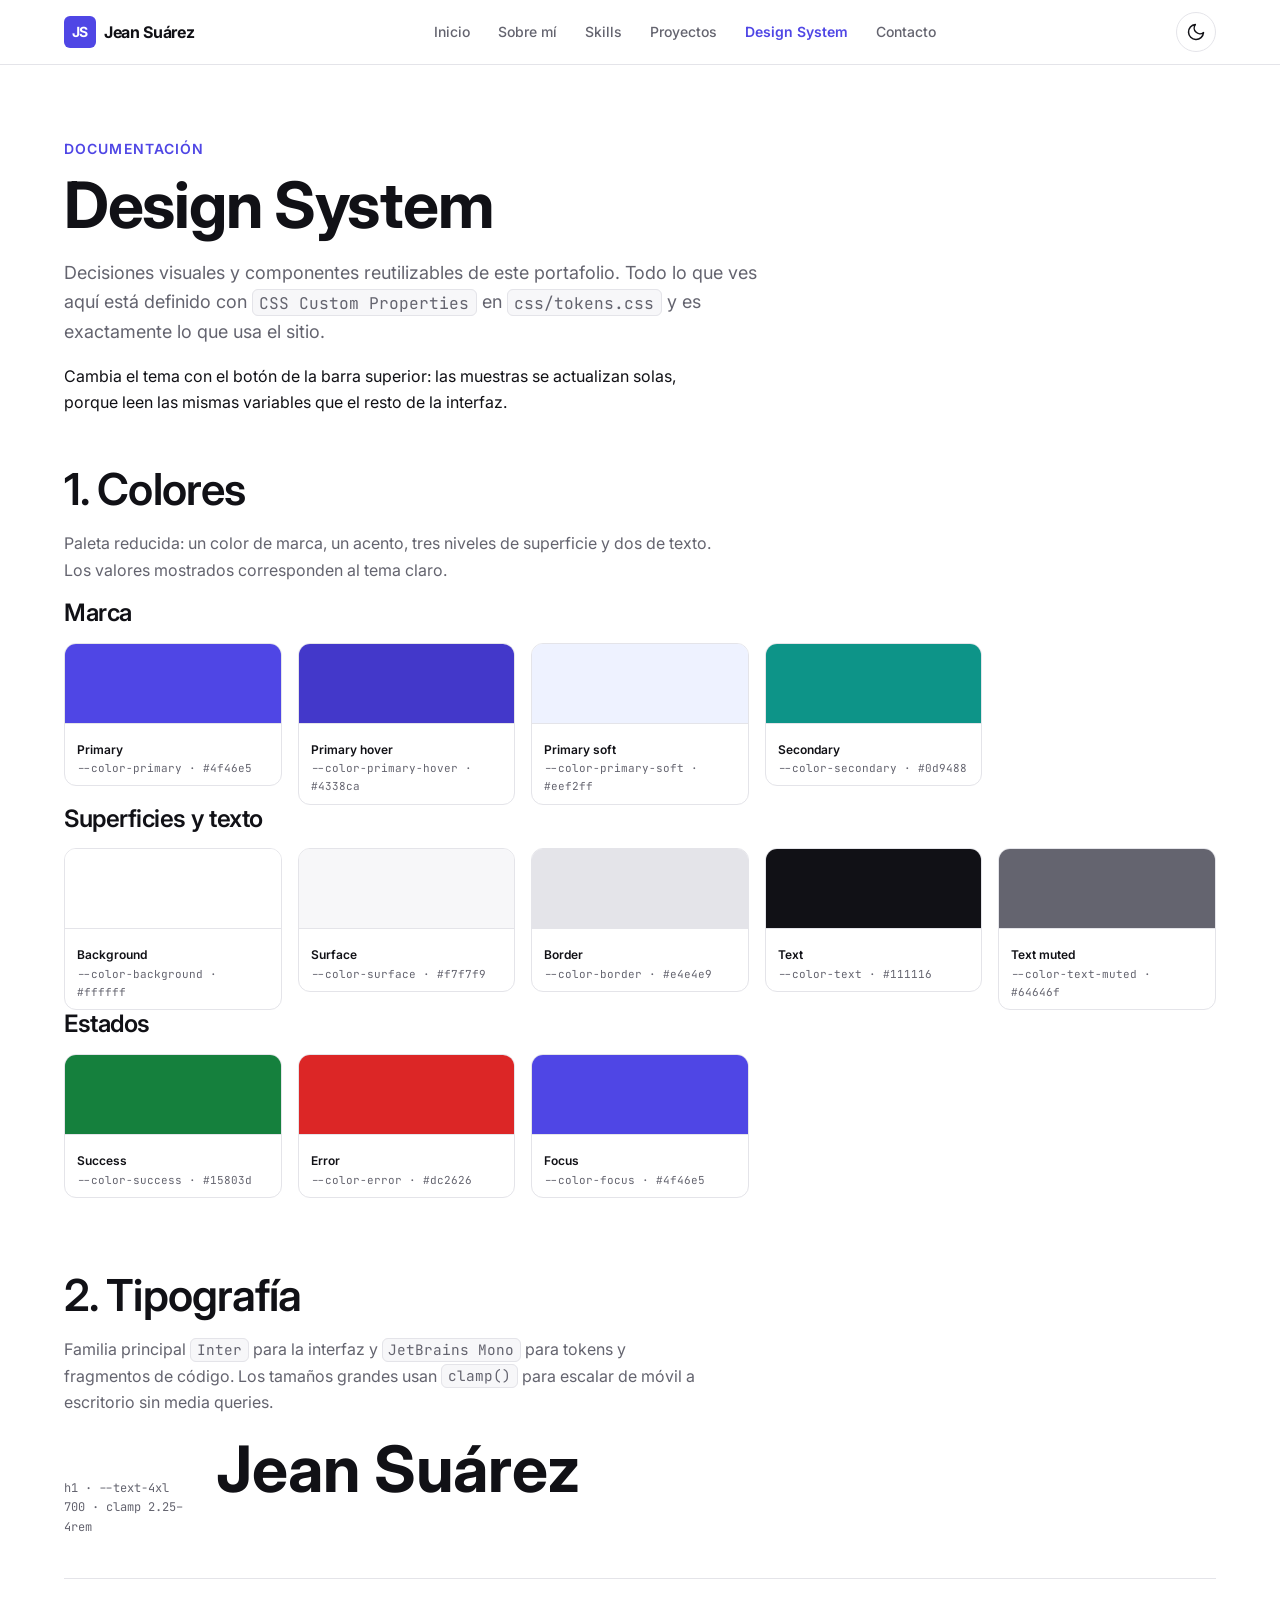
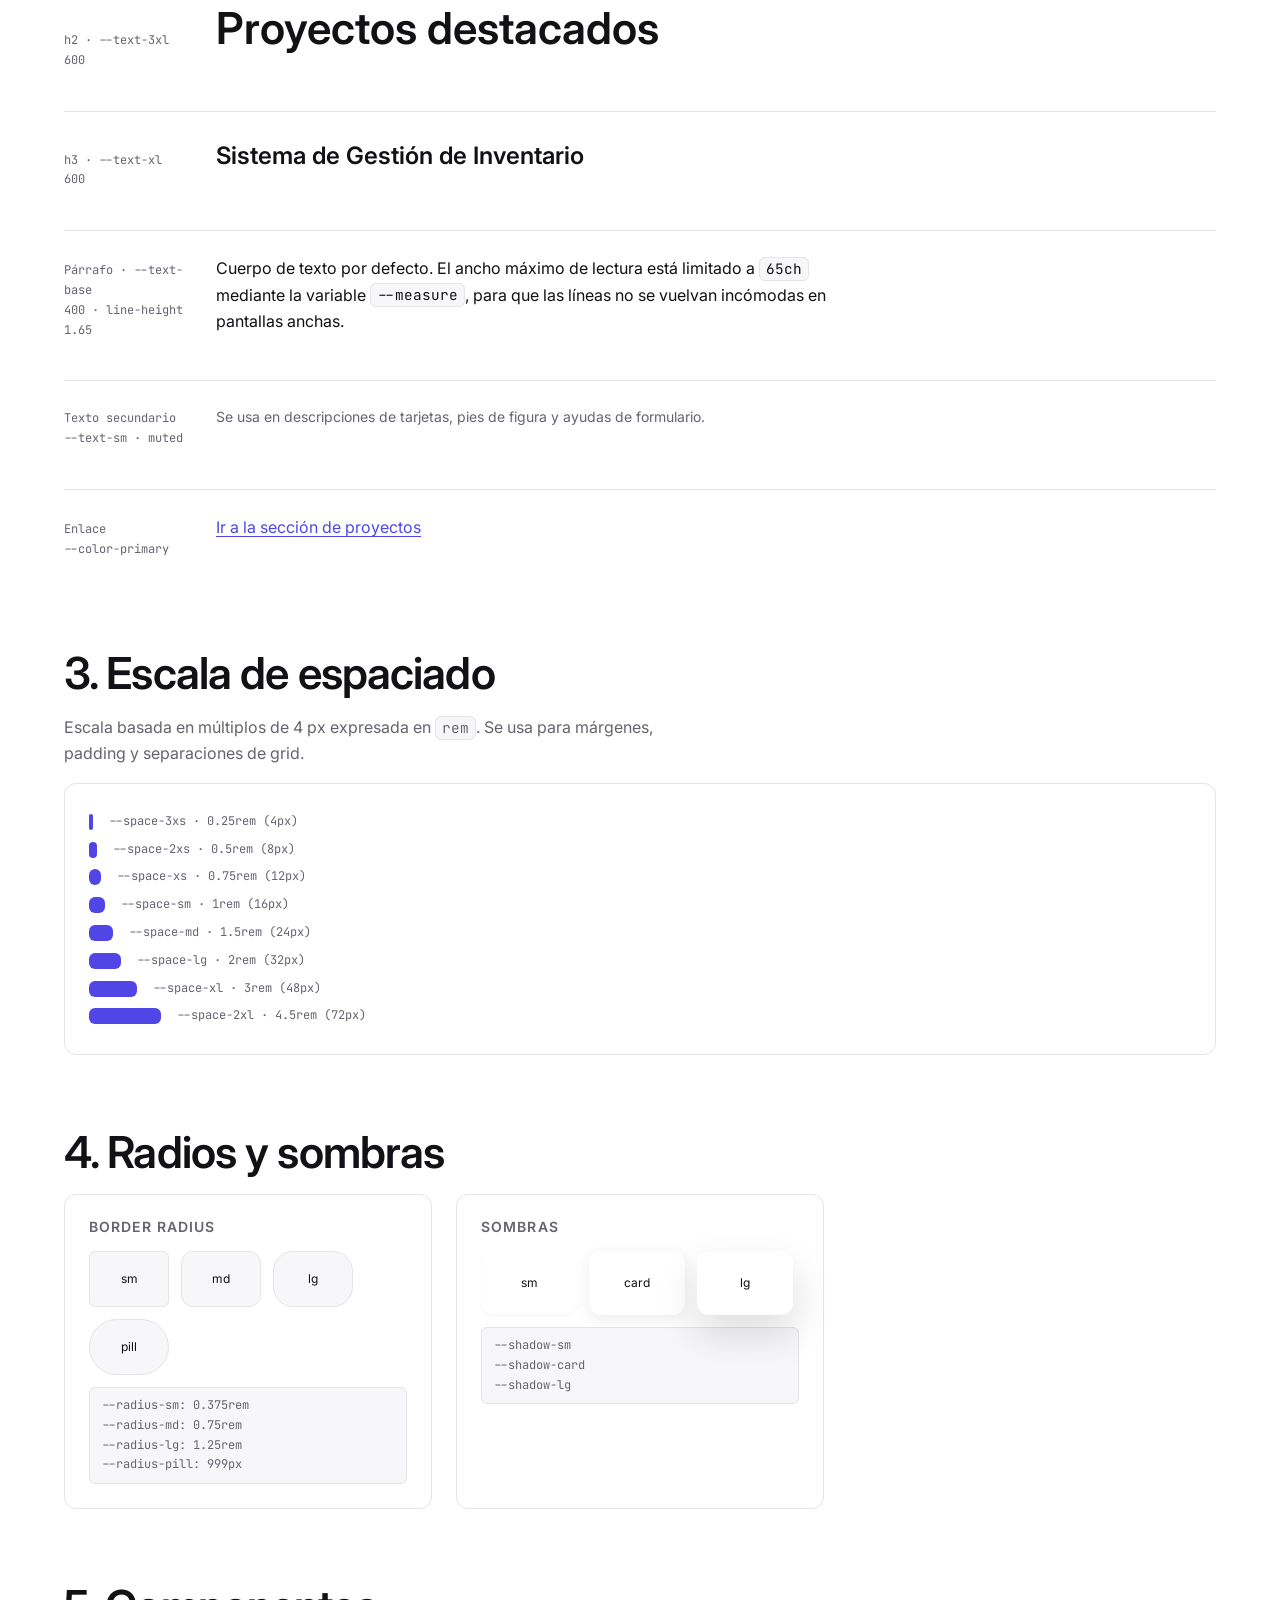
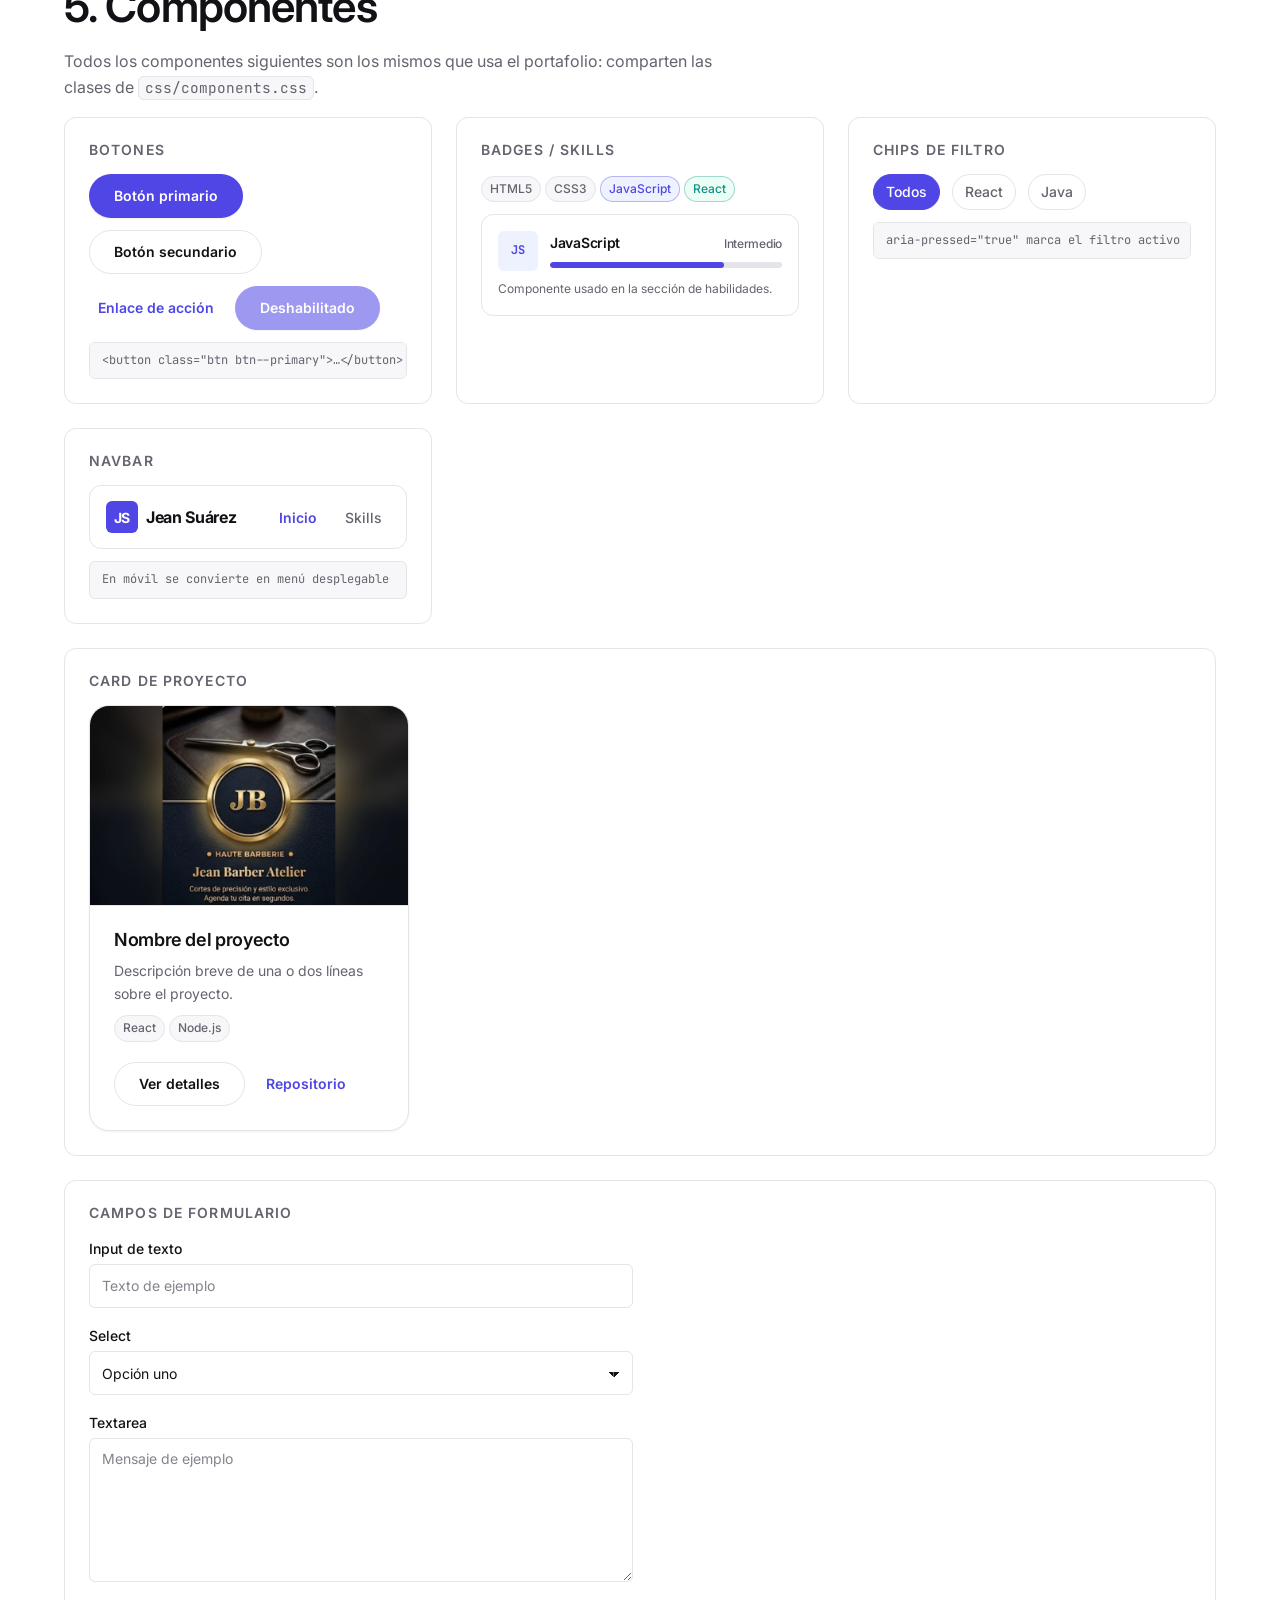
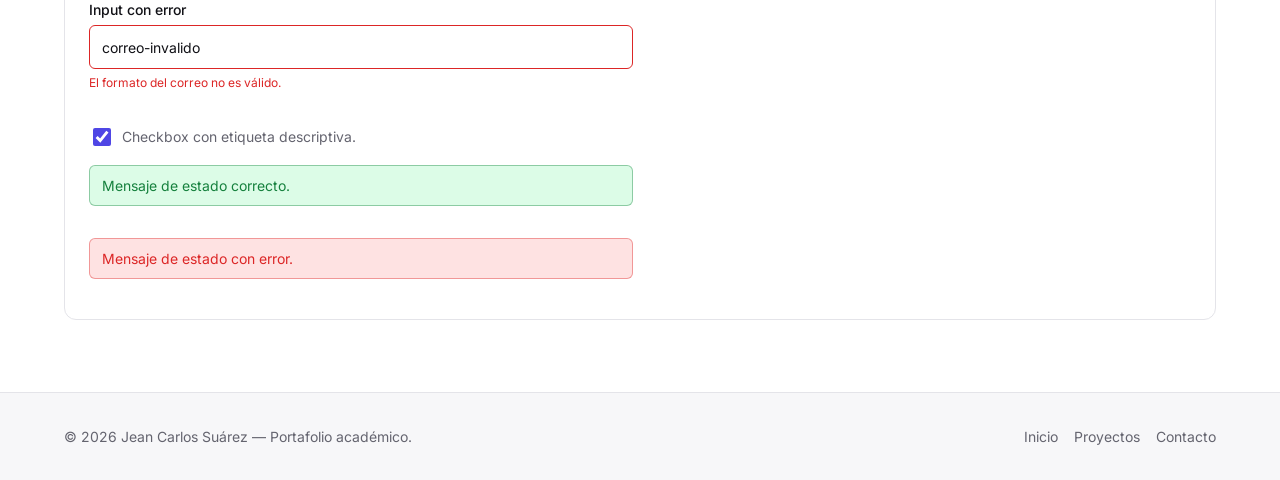
==== commit 0fd1a05a: "Reemplaza las portadas de los proyectos por imagenes propias en WebP Las tres cards ahora usan porta" ====
--- a/design-system.html
+++ b/design-system.html
@@ -413,7 +413,7 @@
                 <div style="max-width: 20rem">
                   <article class="card">
                     <figure class="card__media">
-                      <img src="assets/img/proyecto-finanzas.svg" alt="Ejemplo de captura dentro de una card de proyecto" width="800" height="500" loading="lazy" />
+                      <img src="assets/img/proyecto-barberia.webp" alt="Ejemplo de portada dentro de una card de proyecto" width="800" height="500" loading="lazy" />
                     </figure>
                     <div class="card__body">
                       <h4 class="card__title">Nombre del proyecto</h4>
